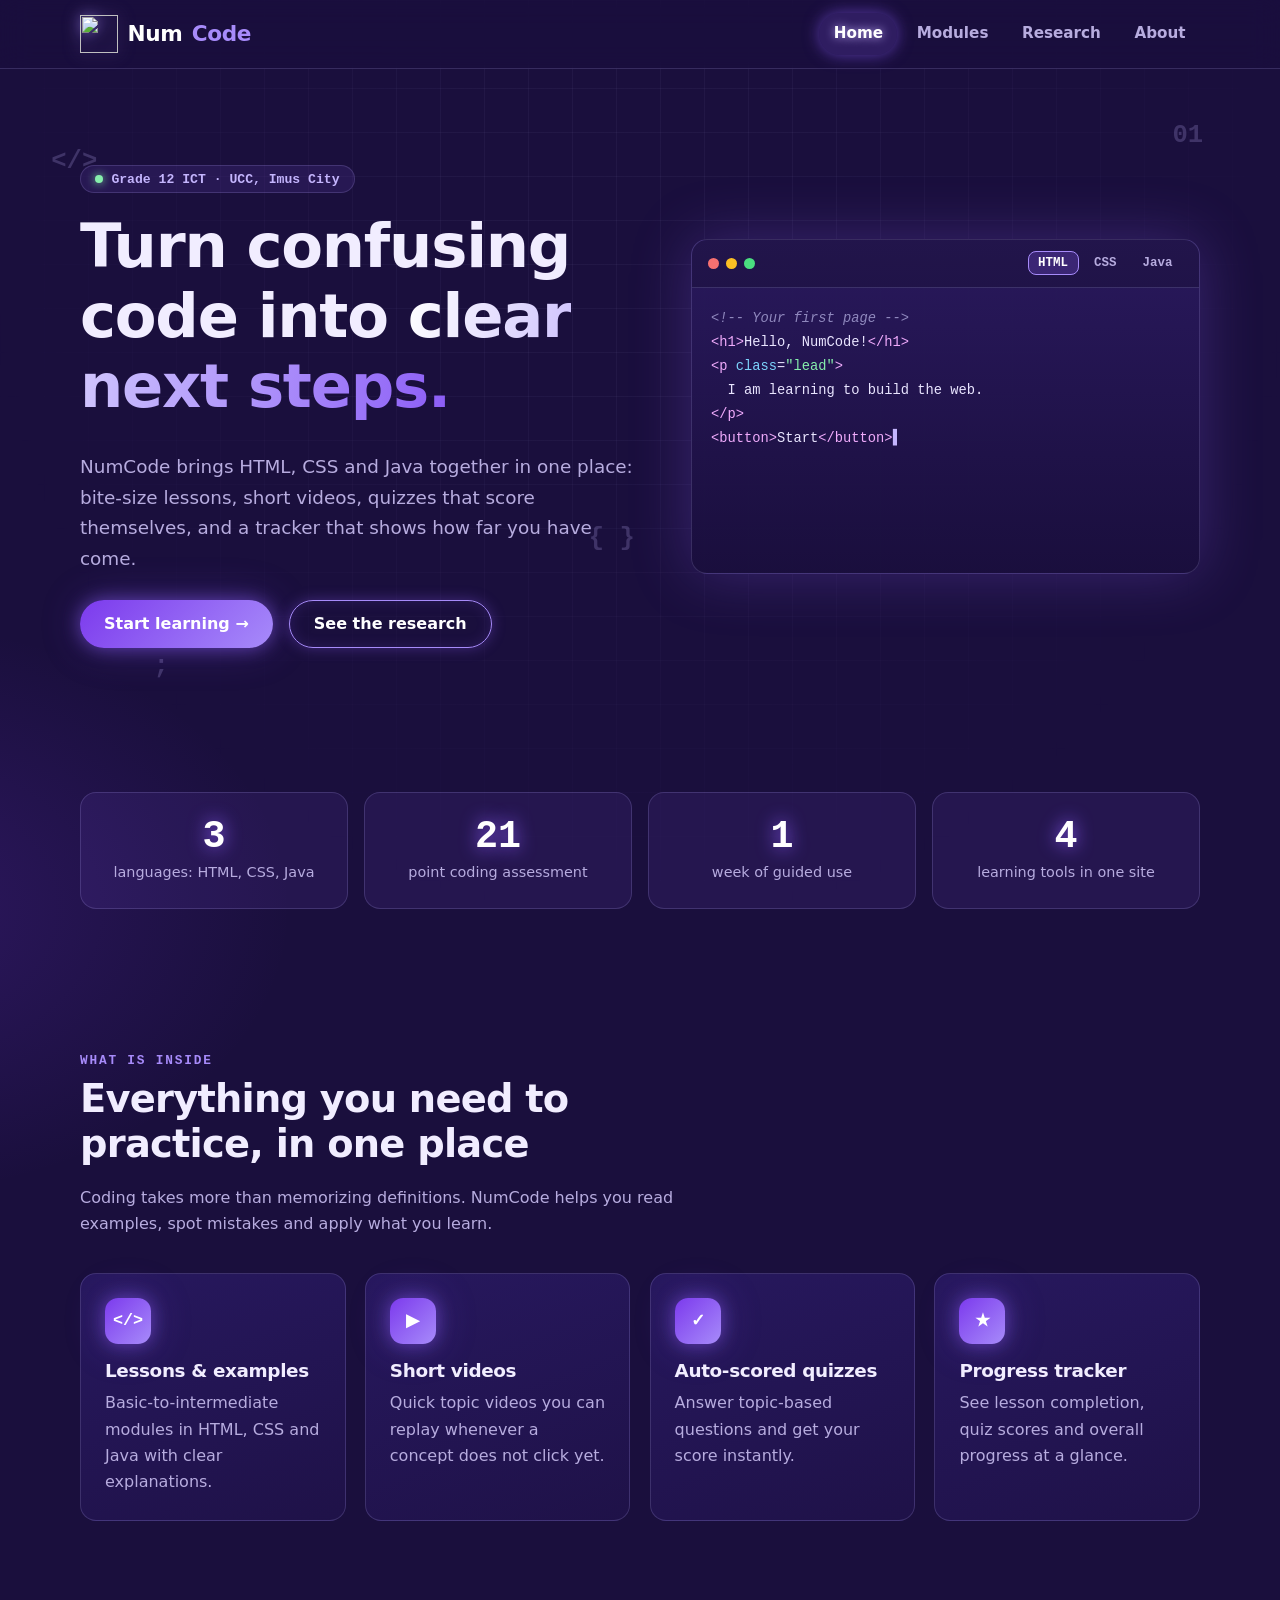
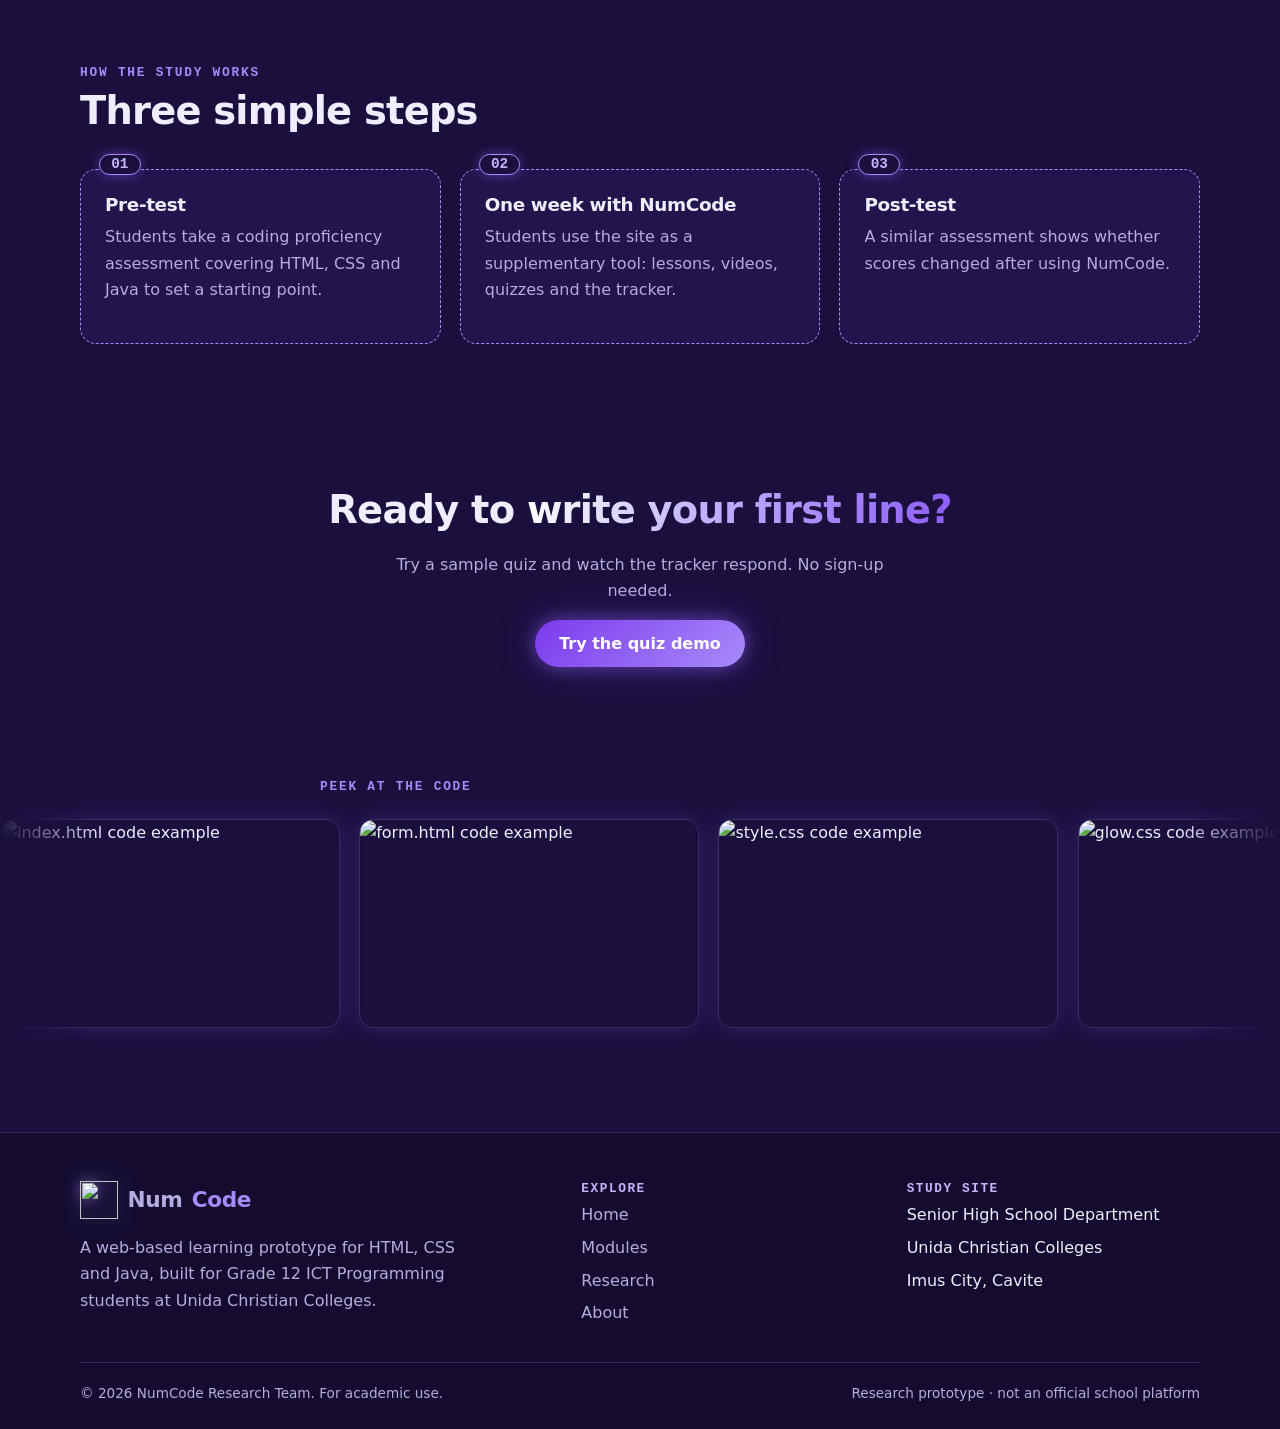
==== index.html @ 3f9a4dd6 "Add files via upload" ====
<!DOCTYPE html>
<html lang="en">
<head>
<meta charset="utf-8">
<meta name="viewport" content="width=device-width, initial-scale=1">
<title>NumCode — Learn HTML, CSS & Java</title>
<meta name="description" content="NumCode is a web-based learning prototype for HTML, CSS and Java: lessons, short videos, auto-scored quizzes and a progress tracker.">
<meta name="theme-color" content="#1a0f3d">
<link rel="icon" href="assets/logo.svg" type="image/svg+xml">
<link rel="stylesheet" href="styles.css">
<script src="script.js" defer></script>
</head>
<body>
<a class="skip" href="#main">Skip to content</a>
<header class="site-header">
  <div class="wrap nav">
    <a class="brand" href="index.html" aria-label="NumCode home"><img src="assets/logo.svg" alt="" width="38" height="38">Num<span>Code</span></a>
    <button class="burger" aria-label="Toggle menu" aria-expanded="false" aria-controls="menu"><span></span></button>
    <ul class="nav-links" id="menu"><li><a href="index.html" aria-current="page">Home</a></li><li><a href="modules.html">Modules</a></li><li><a href="research.html">Research</a></li><li><a href="about.html">About</a></li></ul>
  </div>
</header>
<main id="main">

<section class="hero">
  <span class="float-sym" aria-hidden="true">&lt;/&gt;</span><span class="float-sym" aria-hidden="true">{ }</span><span class="float-sym" aria-hidden="true">01</span><span class="float-sym" aria-hidden="true">;</span>
  <div class="wrap">
    <div>
      <span class="eyebrow"><i></i> Grade 12 ICT &middot; UCC, Imus City</span>
      <h1>Turn confusing code into <span class="grad">clear next steps.</span></h1>
      <p class="lead">NumCode brings HTML, CSS and Java together in one place: bite-size lessons, short videos, quizzes that score themselves, and a tracker that shows how far you have come.</p>
      <div class="cta-row">
        <a class="btn pulse" href="modules.html">Start learning &rarr;</a>
        <a class="btn btn-ghost" href="research.html">See the research</a>
      </div>
    </div>
    <div class="code-win reveal" aria-label="Animated code examples">
      <div class="code-bar"><i></i><i></i><i></i>
        <div class="tabs" role="tablist">
          <button class="tab" role="tab" data-lang="html" aria-selected="true">HTML</button>
          <button class="tab" role="tab" data-lang="css" aria-selected="false">CSS</button>
          <button class="tab" role="tab" data-lang="java" aria-selected="false">Java</button>
        </div>
      </div>
      <pre class="code" id="code"><span class="ln" style="animation-delay:0s">&lt;h1&gt;Hello, NumCode!&lt;/h1&gt;</span></pre>
    </div>
  </div>
</section>

<section>
  <div class="wrap stats reveal">
    <div class="stat"><b>3</b><span>languages: HTML, CSS, Java</span></div>
    <div class="stat"><b>21</b><span>point coding assessment</span></div>
    <div class="stat"><b>1</b><span>week of guided use</span></div>
    <div class="stat"><b>4</b><span>learning tools in one site</span></div>
  </div>
</section>

<section>
  <div class="wrap">
    <div class="section-head reveal"><p class="kicker">What is inside</p><h2>Everything you need to practice, in one place</h2><p>Coding takes more than memorizing definitions. NumCode helps you read examples, spot mistakes and apply what you learn.</p></div>
    <div class="grid g4">
      <article class="card reveal"><div class="icon">&lt;/&gt;</div><h3>Lessons &amp; examples</h3><p>Basic-to-intermediate modules in HTML, CSS and Java with clear explanations.</p></article>
      <article class="card reveal"><div class="icon">&#9654;</div><h3>Short videos</h3><p>Quick topic videos you can replay whenever a concept does not click yet.</p></article>
      <article class="card reveal"><div class="icon">&#10003;</div><h3>Auto-scored quizzes</h3><p>Answer topic-based questions and get your score instantly.</p></article>
      <article class="card reveal"><div class="icon">&#9733;</div><h3>Progress tracker</h3><p>See lesson completion, quiz scores and overall progress at a glance.</p></article>
    </div>
  </div>
</section>

<section>
  <div class="wrap">
    <div class="section-head reveal"><p class="kicker">How the study works</p><h2>Three simple steps</h2></div>
    <div class="steps">
      <div class="step reveal"><h3>Pre-test</h3><p>Students take a coding proficiency assessment covering HTML, CSS and Java to set a starting point.</p></div>
      <div class="step reveal"><h3>One week with NumCode</h3><p>Students use the site as a supplementary tool: lessons, videos, quizzes and the tracker.</p></div>
      <div class="step reveal"><h3>Post-test</h3><p>A similar assessment shows whether scores changed after using NumCode.</p></div>
    </div>
  </div>
</section>

<section>
  <div class="wrap reveal" style="text-align:center">
    <h2>Ready to <span class="grad">write your first line?</span></h2>
    <p style="margin-inline:auto;max-width:52ch">Try a sample quiz and watch the tracker respond. No sign-up needed.</p>
    <a class="btn pulse" href="modules.html#demo">Try the quiz demo</a>
  </div>
</section>

<section class="marquee-sec" aria-label="Code examples">
  <div class="wrap section-head" style="margin-bottom:.5rem"><p class="kicker">Peek at the code</p></div>
  <div class="marquee"><div class="track"><img src="assets/snippets/html-page.svg" alt="index.html code example" width="360" height="220" loading="lazy" decoding="async"><img src="assets/snippets/html-form.svg" alt="form.html code example" width="360" height="220" loading="lazy" decoding="async"><img src="assets/snippets/css-flex.svg" alt="style.css code example" width="360" height="220" loading="lazy" decoding="async"><img src="assets/snippets/css-glow.svg" alt="glow.css code example" width="360" height="220" loading="lazy" decoding="async"><img src="assets/snippets/java-hello.svg" alt="Main.java code example" width="360" height="220" loading="lazy" decoding="async"><img src="assets/snippets/java-loop.svg" alt="Loop.java code example" width="360" height="220" loading="lazy" decoding="async"></div></div>
</section>
</main>
<footer class="site-footer">
  <div class="wrap">
    <div class="foot">
      <div>
        <a class="brand" href="index.html"><img src="assets/logo.svg" alt="" width="38" height="38">Num<span>Code</span></a>
        <p style="margin-top:1rem;max-width:38ch">A web-based learning prototype for HTML, CSS and Java, built for Grade 12 ICT Programming students at Unida Christian Colleges.</p>
      </div>
      <div><h3>Explore</h3><ul><li><a href="index.html">Home</a></li><li><a href="modules.html">Modules</a></li><li><a href="research.html">Research</a></li><li><a href="about.html">About</a></li></ul></div>
      <div><h3>Study site</h3><ul><li>Senior High School Department</li><li>Unida Christian Colleges</li><li>Imus City, Cavite</li></ul></div>
    </div>
    <div class="copy"><span>&copy; <span id="year">2026</span> NumCode Research Team. For academic use.</span><span>Research prototype &middot; not an official school platform</span></div>
  </div>
</footer>
</body>
</html>
---- styles.css ----
/* NumCode — shared styles. No frameworks, system fonts, one file. */
:root {
  --bg: #1a0f3d;
  --bg-2: #241552;
  --panel: #2a1a5e;
  --panel-2: #33217a;
  --line: rgba(196, 181, 253, 0.18);
  --text: #f1edff;
  --muted: #b7acdf;
  --p-300: #c4b5fd;
  --p-400: #a78bfa;
  --p-500: #8b5cf6;
  --p-600: #7c3aed;
  --glow: 0 0 18px rgba(139, 92, 246, 0.55), 0 0 42px rgba(139, 92, 246, 0.25);
  --glow-strong: 0 0 26px rgba(167, 139, 250, 0.9), 0 0 64px rgba(139, 92, 246, 0.5);
  --radius: 16px;
  --max: 1120px;
  --mono: ui-monospace, "SF Mono", "Cascadia Code", Consolas, "Liberation Mono", monospace;
  --sans: system-ui, -apple-system, "Segoe UI", Roboto, "Helvetica Neue", Arial, sans-serif;
}

*, *::before, *::after { box-sizing: border-box; }
html { scroll-behavior: smooth; }
body {
  margin: 0;
  font-family: var(--sans);
  color: var(--text);
  background:
    radial-gradient(900px 500px at 85% -10%, rgba(139, 92, 246, 0.28), transparent 60%),
    radial-gradient(700px 480px at -10% 30%, rgba(124, 58, 237, 0.2), transparent 60%),
    var(--bg);
  line-height: 1.65;
  -webkit-font-smoothing: antialiased;
}
body::before { /* faint grid */
  content: "";
  position: fixed; inset: 0; z-index: -1; pointer-events: none;
  background-image:
    linear-gradient(rgba(196, 181, 253, 0.05) 1px, transparent 1px),
    linear-gradient(90deg, rgba(196, 181, 253, 0.05) 1px, transparent 1px);
  background-size: 44px 44px;
  mask-image: radial-gradient(ellipse at 50% 20%, #000 20%, transparent 75%);
  -webkit-mask-image: radial-gradient(ellipse at 50% 20%, #000 20%, transparent 75%);
}
img { max-width: 100%; height: auto; display: block; }
a { color: var(--p-300); text-decoration: none; }
a:hover { color: #fff; }
h1, h2, h3 { line-height: 1.15; margin: 0 0 .5em; letter-spacing: -0.02em; }
h1 { font-size: clamp(2.2rem, 5.2vw, 3.8rem); }
h2 { font-size: clamp(1.7rem, 3.4vw, 2.4rem); }
h3 { font-size: 1.15rem; }
p { margin: 0 0 1em; color: var(--muted); }
.wrap { width: min(100% - 2rem, var(--max)); margin-inline: auto; }
.grad {
  background: linear-gradient(100deg, #fff, var(--p-300) 40%, var(--p-500));
  -webkit-background-clip: text; background-clip: text; color: transparent;
}
.skip { position: absolute; left: -999px; }
.skip:focus { left: 1rem; top: 1rem; z-index: 99; background: var(--p-600); color: #fff; padding: .5rem 1rem; border-radius: 8px; }
:focus-visible { outline: 2px solid var(--p-300); outline-offset: 3px; border-radius: 6px; }

/* ---------- Header ---------- */
.site-header {
  position: sticky; top: 0; z-index: 50;
  background: rgba(26, 15, 61, 0.72);
  backdrop-filter: blur(14px); -webkit-backdrop-filter: blur(14px);
  border-bottom: 1px solid var(--line);
}
.nav { display: flex; align-items: center; justify-content: space-between; height: 68px; }
.brand { display: flex; align-items: center; gap: .6rem; font-weight: 800; font-size: 1.35rem; color: #fff; letter-spacing: -.02em; }
.brand img { width: 38px; height: 38px; filter: drop-shadow(0 0 8px rgba(167, 139, 250, .7)); }
.brand span { color: var(--p-400); }
.nav-links { display: flex; align-items: center; gap: .3rem; list-style: none; margin: 0; padding: 0; }
.nav-links a {
  display: block; padding: .5rem .9rem; border-radius: 999px; color: var(--muted); font-weight: 600; font-size: .95rem;
  transition: color .2s, background .2s, box-shadow .2s, text-shadow .2s;
}
.nav-links a:hover, .nav-links a[aria-current="page"] {
  color: #fff; background: rgba(139, 92, 246, .2); box-shadow: 0 0 16px rgba(139, 92, 246, .55); text-shadow: 0 0 10px var(--p-300);
}
.burger {
  display: none; width: 46px; height: 46px; border-radius: 12px; border: 1px solid var(--line);
  background: rgba(139, 92, 246, .15); cursor: pointer; padding: 0; position: relative;
  transition: box-shadow .2s;
}
.burger:hover { box-shadow: var(--glow); }
.burger span, .burger::before, .burger::after {
  content: ""; position: absolute; left: 12px; right: 12px; height: 2px; background: #fff; border-radius: 2px;
  transition: transform .25s, opacity .2s, top .25s;
}
.burger::before { top: 15px; } .burger span { top: 22px; } .burger::after { top: 29px; }
.burger[aria-expanded="true"]::before { top: 22px; transform: rotate(45deg); }
.burger[aria-expanded="true"]::after { top: 22px; transform: rotate(-45deg); }
.burger[aria-expanded="true"] span { opacity: 0; }

/* ---------- Buttons ---------- */
.btn {
  display: inline-flex; align-items: center; gap: .5rem; cursor: pointer; border: 0;
  padding: .85rem 1.5rem; border-radius: 999px; font: 700 1rem var(--sans); color: #fff;
  background: linear-gradient(135deg, var(--p-600), var(--p-400));
  box-shadow: var(--glow); transition: transform .2s, box-shadow .25s, filter .2s;
}
.btn:hover { color: #fff; transform: translateY(-2px); box-shadow: var(--glow-strong); filter: brightness(1.1); }
.btn:active { transform: translateY(0); }
.btn.pulse { animation: pulse 2.6s ease-in-out infinite; }
.btn-ghost { background: transparent; border: 1.5px solid var(--p-400); box-shadow: 0 0 14px rgba(139, 92, 246, .35), inset 0 0 14px rgba(139, 92, 246, .15); }
.btn-ghost:hover { background: rgba(139, 92, 246, .22); }
@keyframes pulse { 50% { box-shadow: var(--glow-strong); } }

/* ---------- Hero ---------- */
.hero { position: relative; padding: clamp(3rem, 8vw, 6rem) 0 clamp(2.5rem, 6vw, 4.5rem); overflow: hidden; }
.hero .wrap { display: grid; grid-template-columns: 1.05fr .95fr; gap: 3rem; align-items: center; }
.eyebrow {
  display: inline-flex; align-items: center; gap: .5rem; padding: .35rem .9rem; border-radius: 999px;
  border: 1px solid var(--line); background: rgba(139, 92, 246, .12); color: var(--p-300);
  font: 600 .82rem var(--mono); margin-bottom: 1.2rem;
}
.eyebrow i { width: 8px; height: 8px; border-radius: 50%; background: #86efac; box-shadow: 0 0 10px #86efac; }
.hero p.lead { font-size: 1.15rem; max-width: 52ch; }
.cta-row { display: flex; flex-wrap: wrap; gap: 1rem; margin-top: 1.6rem; }
.float-sym { position: absolute; font: 700 1.6rem var(--mono); color: rgba(196, 181, 253, .22); pointer-events: none; animation: float 9s ease-in-out infinite; user-select: none; }
.float-sym:nth-child(1) { top: 12%; left: 4%; }
.float-sym:nth-child(2) { top: 70%; left: 46%; animation-delay: -3s; }
.float-sym:nth-child(3) { top: 8%; right: 6%; animation-delay: -5s; }
.float-sym:nth-child(4) { bottom: 6%; left: 12%; animation-delay: -7s; }
@keyframes float { 50% { transform: translateY(-18px) rotate(6deg); } }

/* code window */
.code-win {
  background: linear-gradient(180deg, rgba(42, 26, 94, .95), rgba(26, 15, 61, .95));
  border: 1px solid var(--line); border-radius: var(--radius); box-shadow: 0 0 60px rgba(139, 92, 246, .28);
  overflow: hidden; transform: perspective(1000px) rotateY(-4deg) rotateX(2deg);
}
.code-bar { display: flex; align-items: center; gap: .45rem; padding: .7rem 1rem; border-bottom: 1px solid var(--line); background: rgba(0, 0, 0, .18); }
.code-bar i { width: 11px; height: 11px; border-radius: 50%; background: #5b4b9a; }
.code-bar i:nth-child(1) { background: #f87171; } .code-bar i:nth-child(2) { background: #fbbf24; } .code-bar i:nth-child(3) { background: #4ade80; }
.tabs { margin-left: auto; display: flex; gap: .3rem; }
.tab {
  font: 600 .78rem var(--mono); color: var(--muted); background: transparent; border: 1px solid transparent;
  padding: .25rem .6rem; border-radius: 8px; cursor: pointer; transition: all .2s;
}
.tab:hover { color: #fff; box-shadow: 0 0 12px rgba(139, 92, 246, .5); }
.tab[aria-selected="true"] { color: #fff; border-color: var(--p-400); background: rgba(139, 92, 246, .25); }
pre.code { margin: 0; padding: 1.2rem 1.2rem 1.4rem; font: .86rem/1.75 var(--mono); color: #e9e5ff; min-height: 285px; overflow-x: auto; }
pre.code .ln { display: block; opacity: 0; transform: translateX(-8px); animation: lineIn .45s forwards; white-space: pre; }
@keyframes lineIn { to { opacity: 1; transform: none; } }
.k { color: #c4b5fd; } .s { color: #86efac; } .t { color: #f0abfc; } .c { color: #8f88bd; font-style: italic; } .n { color: #fcd34d; } .f { color: #7dd3fc; }
.caret::after { content: "▍"; color: var(--p-300); animation: blink 1s steps(2) infinite; }
@keyframes blink { 50% { opacity: 0; } }

/* ---------- Sections ---------- */
section { padding: clamp(2.5rem, 6vw, 4.5rem) 0; }
.section-head { max-width: 640px; margin-bottom: 2.2rem; }
.kicker { font: 700 .8rem var(--mono); color: var(--p-400); text-transform: uppercase; letter-spacing: .14em; margin-bottom: .6rem; }
.grid { display: grid; gap: 1.2rem; }
.g4 { grid-template-columns: repeat(auto-fit, minmax(235px, 1fr)); }
.g3 { grid-template-columns: repeat(auto-fit, minmax(290px, 1fr)); }
.g2 { grid-template-columns: repeat(auto-fit, minmax(320px, 1fr)); }
.card {
  background: linear-gradient(160deg, rgba(51, 33, 122, .55), rgba(36, 21, 82, .55));
  border: 1px solid var(--line); border-radius: var(--radius); padding: 1.5rem;
  transition: transform .25s, box-shadow .25s, border-color .25s;
}
.card:hover { transform: translateY(-5px); border-color: var(--p-400); box-shadow: 0 0 28px rgba(139, 92, 246, .35); }
.card p:last-child { margin-bottom: 0; }
.icon {
  width: 46px; height: 46px; border-radius: 13px; display: grid; place-items: center; margin-bottom: 1rem;
  background: linear-gradient(135deg, var(--p-600), var(--p-400)); box-shadow: var(--glow); font: 800 1.05rem var(--mono); color: #fff;
}

/* steps */
.steps { counter-reset: s; display: grid; grid-template-columns: repeat(auto-fit, minmax(240px, 1fr)); gap: 1.2rem; position: relative; }
.step { position: relative; padding: 1.5rem; border-radius: var(--radius); border: 1px dashed var(--p-400); background: rgba(139, 92, 246, .08); }
.step::before {
  counter-increment: s; content: "0" counter(s); position: absolute; top: -16px; left: 18px;
  font: 800 .9rem var(--mono); background: var(--bg); color: var(--p-300); padding: .1rem .7rem; border-radius: 999px; border: 1px solid var(--p-400); box-shadow: 0 0 12px rgba(139, 92, 246, .5);
}

/* stats */
.stats { display: grid; grid-template-columns: repeat(auto-fit, minmax(160px, 1fr)); gap: 1rem; text-align: center; }
.stat { padding: 1.4rem 1rem; border-radius: var(--radius); background: rgba(139, 92, 246, .1); border: 1px solid var(--line); }
.stat b { display: block; font: 800 2.4rem var(--mono); color: #fff; text-shadow: 0 0 18px var(--p-500); }
.stat span { color: var(--muted); font-size: .9rem; }

/* ---------- Snippet marquee ---------- */
.marquee-sec { padding: 2.5rem 0 3.5rem; overflow: hidden; }
.marquee { overflow: hidden; mask-image: linear-gradient(90deg, transparent, #000 8%, #000 92%, transparent); -webkit-mask-image: linear-gradient(90deg, transparent, #000 8%, #000 92%, transparent); }
.track { display: flex; gap: 1.2rem; width: max-content; padding: 1rem 0; animation: scroll 48s linear infinite; }
.marquee:hover .track { animation-play-state: paused; }
.track img { width: 340px; border-radius: 14px; border: 1px solid var(--line); box-shadow: 0 0 22px rgba(139, 92, 246, .25); transition: transform .3s, box-shadow .3s; }
.track img:hover { transform: translateY(-6px) scale(1.03); box-shadow: var(--glow); }
@keyframes scroll { to { transform: translateX(calc(-50% - .6rem)); } }

/* ---------- Page header (inner pages) ---------- */
.page-hero { padding: clamp(2.5rem, 6vw, 4.5rem) 0 1rem; }
.page-hero p { max-width: 60ch; font-size: 1.1rem; }

/* lists */
.checks { list-style: none; padding: 0; margin: 0; display: grid; gap: .55rem; }
.checks li { position: relative; padding-left: 1.7rem; color: var(--muted); }
.checks li::before { content: "▹"; position: absolute; left: 0; color: var(--p-400); font-weight: 800; }
.pill { display: inline-block; padding: .2rem .7rem; border-radius: 999px; font: 600 .78rem var(--mono); background: rgba(139, 92, 246, .2); color: var(--p-300); border: 1px solid var(--line); margin: 0 .3rem .4rem 0; }
table { width: 100%; border-collapse: collapse; font-size: .95rem; }
th, td { text-align: left; padding: .8rem 1rem; border-bottom: 1px solid var(--line); }
th { color: var(--p-300); font: 700 .8rem var(--mono); text-transform: uppercase; letter-spacing: .08em; }
td { color: var(--muted); }
.table-wrap { overflow-x: auto; border: 1px solid var(--line); border-radius: var(--radius); background: rgba(36, 21, 82, .5); }
.note { border-left: 3px solid var(--p-400); padding: .9rem 1.2rem; background: rgba(139, 92, 246, .1); border-radius: 0 12px 12px 0; color: var(--muted); }
.refs { padding-left: 1.2rem; color: var(--muted); display: grid; gap: .8rem; }
.refs a { word-break: break-all; }
.people { display: flex; flex-wrap: wrap; gap: .7rem; padding: 0; list-style: none; margin: 0; }
.people li { padding: .55rem 1.1rem; border-radius: 999px; border: 1px solid var(--line); background: rgba(139, 92, 246, .12); font-weight: 600; transition: box-shadow .2s; }
.people li:hover { box-shadow: var(--glow); }

/* demo: quiz + tracker */
.quiz { min-height: 260px; }
.opts { display: grid; gap: .7rem; margin: 1.1rem 0; }
.opt {
  text-align: left; cursor: pointer; padding: .8rem 1rem; border-radius: 12px; color: var(--text);
  background: rgba(139, 92, 246, .12); border: 1px solid var(--line); font: 600 .95rem var(--mono); transition: all .2s;
}
.opt:hover:not(:disabled) { box-shadow: 0 0 18px rgba(139, 92, 246, .55); border-color: var(--p-400); }
.opt.ok { background: rgba(74, 222, 128, .16); border-color: #4ade80; box-shadow: 0 0 16px rgba(74, 222, 128, .4); }
.opt.bad { background: rgba(248, 113, 113, .16); border-color: #f87171; }
.bar { height: 12px; border-radius: 999px; background: rgba(255, 255, 255, .08); overflow: hidden; border: 1px solid var(--line); }
.bar i { display: block; height: 100%; width: 0; border-radius: inherit; background: linear-gradient(90deg, var(--p-600), var(--p-300)); box-shadow: 0 0 14px var(--p-400); transition: width .6s cubic-bezier(.2, .8, .2, 1); }
.track-row { display: grid; gap: .35rem; margin-bottom: 1rem; }
.track-row div { display: flex; justify-content: space-between; font: 600 .85rem var(--mono); color: var(--muted); }

/* ---------- Footer ---------- */
.site-footer { border-top: 1px solid var(--line); background: rgba(0, 0, 0, .22); padding: 3rem 0 1.5rem; margin-top: 2rem; }
.foot { display: grid; grid-template-columns: 1.6fr 1fr 1fr; gap: 2rem; }
.foot h3 { font: 700 .8rem var(--mono); text-transform: uppercase; letter-spacing: .12em; color: var(--p-300); }
.foot ul { list-style: none; margin: 0; padding: 0; display: grid; gap: .4rem; }
.foot a { color: var(--muted); } .foot a:hover { color: #fff; text-shadow: 0 0 10px var(--p-400); }
.copy { border-top: 1px solid var(--line); margin-top: 2rem; padding-top: 1.2rem; font-size: .85rem; color: var(--muted); display: flex; flex-wrap: wrap; justify-content: space-between; gap: .5rem; }

/* reveal on scroll */
.reveal { opacity: 0; transform: translateY(22px); transition: opacity .7s, transform .7s; }
.reveal.in { opacity: 1; transform: none; }

/* ---------- Responsive ---------- */
@media (max-width: 860px) {
  .hero .wrap { grid-template-columns: 1fr; }
  .code-win { transform: none; }
  .burger { display: block; }
  .nav-links {
    position: absolute; top: 68px; left: 0; right: 0; flex-direction: column; align-items: stretch; gap: .2rem;
    padding: 1rem; background: rgba(26, 15, 61, .97); border-bottom: 1px solid var(--line);
    transform: translateY(-12px); opacity: 0; visibility: hidden; transition: all .25s;
  }
  .nav-links.open { transform: none; opacity: 1; visibility: visible; }
  .nav-links a { padding: .85rem 1rem; border-radius: 12px; }
  .foot { grid-template-columns: 1fr; }
}
@media (prefers-reduced-motion: reduce) {
  *, *::before, *::after { animation: none !important; transition: none !important; scroll-behavior: auto !important; }
  .reveal { opacity: 1; transform: none; }
  pre.code .ln { opacity: 1; transform: none; }
  .track { overflow-x: auto; width: auto; }
}
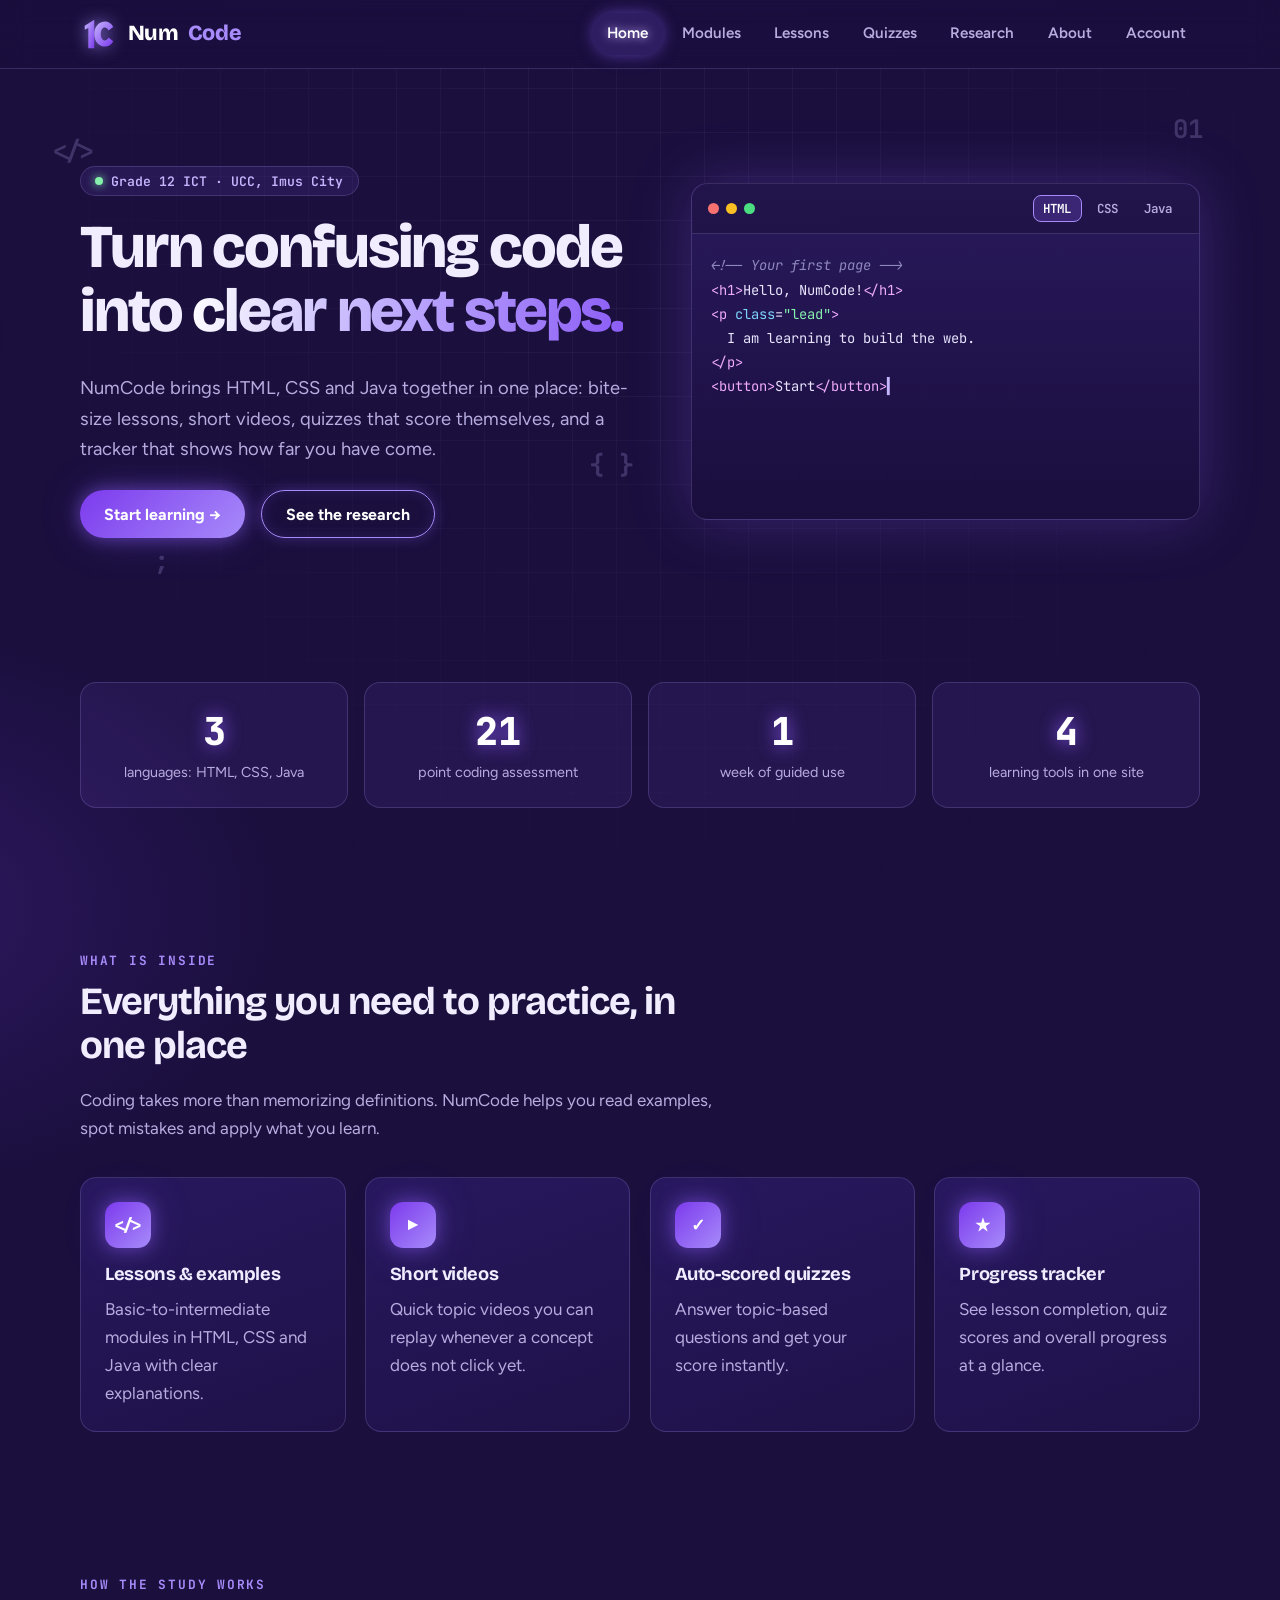
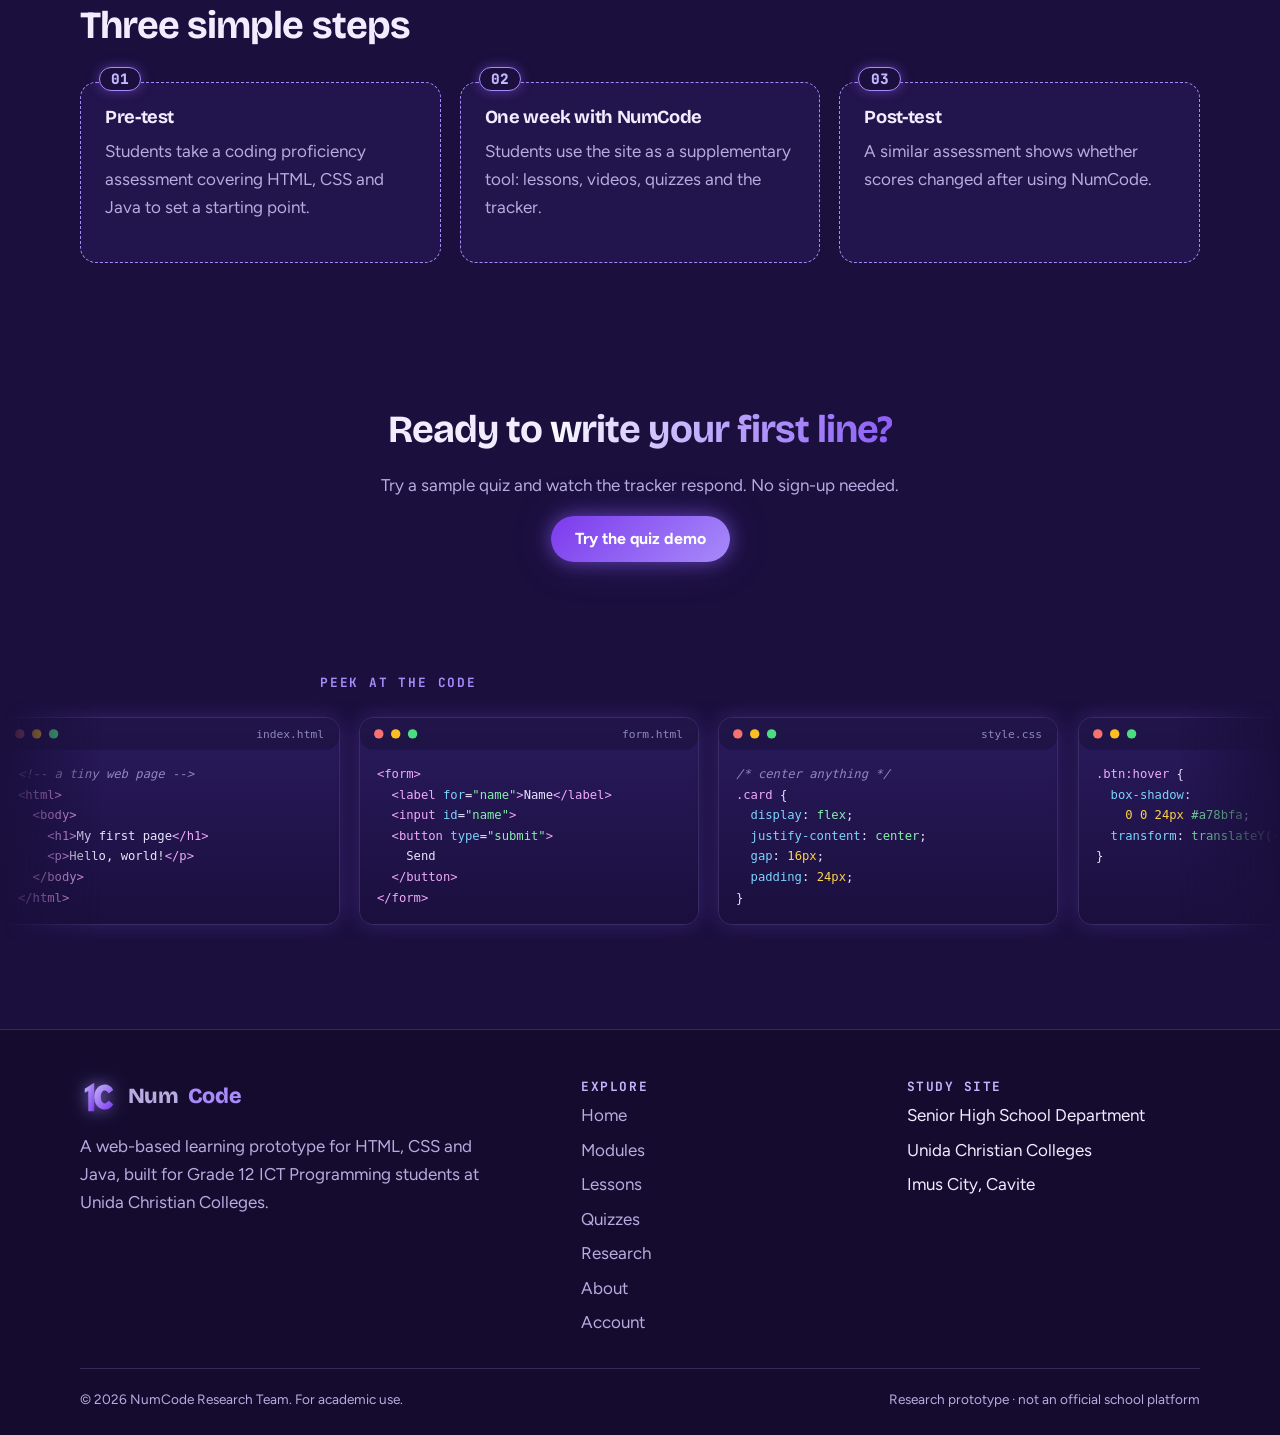
==== commit 51be1961: "Add files via upload" ====
--- a/index.html
+++ b/index.html
@@ -7,7 +7,7 @@
 <meta name="description" content="NumCode is a web-based learning prototype for HTML, CSS and Java: lessons, short videos, auto-scored quizzes and a progress tracker.">
 <meta name="theme-color" content="#1a0f3d">
 <link rel="icon" href="assets/logo.svg" type="image/svg+xml">
-<link rel="stylesheet" href="styles.css">
+<link rel="preconnect" href="https://fonts.googleapis.com"><link rel="preconnect" href="https://fonts.gstatic.com" crossorigin><link rel="stylesheet" href="https://fonts.googleapis.com/css2?family=Bricolage+Grotesque:opsz,wght@12..96,500;12..96,700;12..96,800&family=Figtree:wght@400;500;700&family=JetBrains+Mono:wght@400;500&display=swap"><link rel="stylesheet" href="styles.css">
 <script src="script.js" defer></script>
 </head>
 <body>
@@ -16,7 +16,7 @@
   <div class="wrap nav">
     <a class="brand" href="index.html" aria-label="NumCode home"><img src="assets/logo.svg" alt="" width="38" height="38">Num<span>Code</span></a>
     <button class="burger" aria-label="Toggle menu" aria-expanded="false" aria-controls="menu"><span></span></button>
-    <ul class="nav-links" id="menu"><li><a href="index.html" aria-current="page">Home</a></li><li><a href="modules.html">Modules</a></li><li><a href="research.html">Research</a></li><li><a href="about.html">About</a></li></ul>
+    <ul class="nav-links" id="menu"><li><a href="index.html" aria-current="page">Home</a></li><li><a href="modules.html">Modules</a></li><li><a href="lessons.html">Lessons</a></li><li><a href="quiz.html">Quizzes</a></li><li><a href="research.html">Research</a></li><li><a href="about.html">About</a></li><li><a href="account.html">Account</a></li></ul>
   </div>
 </header>
 <main id="main">
@@ -98,7 +98,7 @@
         <a class="brand" href="index.html"><img src="assets/logo.svg" alt="" width="38" height="38">Num<span>Code</span></a>
         <p style="margin-top:1rem;max-width:38ch">A web-based learning prototype for HTML, CSS and Java, built for Grade 12 ICT Programming students at Unida Christian Colleges.</p>
       </div>
-      <div><h3>Explore</h3><ul><li><a href="index.html">Home</a></li><li><a href="modules.html">Modules</a></li><li><a href="research.html">Research</a></li><li><a href="about.html">About</a></li></ul></div>
+      <div><h3>Explore</h3><ul><li><a href="index.html">Home</a></li><li><a href="modules.html">Modules</a></li><li><a href="lessons.html">Lessons</a></li><li><a href="quiz.html">Quizzes</a></li><li><a href="research.html">Research</a></li><li><a href="about.html">About</a></li><li><a href="account.html">Account</a></li></ul></div>
       <div><h3>Study site</h3><ul><li>Senior High School Department</li><li>Unida Christian Colleges</li><li>Imus City, Cavite</li></ul></div>
     </div>
     <div class="copy"><span>&copy; <span id="year">2026</span> NumCode Research Team. For academic use.</span><span>Research prototype &middot; not an official school platform</span></div>
--- a/styles.css
+++ b/styles.css
@@ -15,8 +15,9 @@
   --glow-strong: 0 0 26px rgba(167, 139, 250, 0.9), 0 0 64px rgba(139, 92, 246, 0.5);
   --radius: 16px;
   --max: 1120px;
-  --mono: ui-monospace, "SF Mono", "Cascadia Code", Consolas, "Liberation Mono", monospace;
-  --sans: system-ui, -apple-system, "Segoe UI", Roboto, "Helvetica Neue", Arial, sans-serif;
+  --mono: "JetBrains Mono", ui-monospace, "SF Mono", Consolas, monospace;
+  --sans: Figtree, system-ui, "Segoe UI", Roboto, Arial, sans-serif;
+  --display: "Bricolage Grotesque", Figtree, system-ui, sans-serif;
 }
 
 *, *::before, *::after { box-sizing: border-box; }
@@ -259,3 +260,49 @@
   pre.code .ln { opacity: 1; transform: none; }
   .track { overflow-x: auto; width: auto; }
 }
+
+/* ---------- Typography upgrade (v2) ---------- */
+body { font-size: 1.0625rem; }
+h1, h2, h3, .brand { font-family: var(--display); }
+h1 { font-weight: 800; letter-spacing: -0.035em; line-height: 1.05; }
+h2 { font-weight: 700; letter-spacing: -0.025em; }
+h3 { font-weight: 700; }
+p { max-width: 68ch; }
+.section-head p, .page-hero p { max-width: 58ch; }
+
+/* ---------- Lessons page ---------- */
+.sr { position: absolute; width: 1px; height: 1px; overflow: hidden; clip: rect(0 0 0 0); }
+.finder { display: flex; flex-wrap: wrap; gap: 1rem; align-items: center; margin-bottom: 1.5rem; }
+.finder input { flex: 1 1 260px; font: inherit; color: var(--text); background: var(--bg-2); border: 1px solid var(--line); border-radius: 999px; padding: .8rem 1.2rem; }
+.finder input:focus { outline: none; border-color: var(--p-400); box-shadow: var(--glow); }
+.chips { display: flex; gap: .5rem; }
+.chip { font: inherit; font-weight: 500; color: var(--muted); background: transparent; border: 1px solid var(--line); border-radius: 999px; padding: .45rem 1.1rem; cursor: pointer; transition: box-shadow .2s, color .2s; }
+.chip:hover, .chip[aria-pressed="true"] { color: #fff; border-color: var(--p-400); box-shadow: var(--glow); }
+.chip[aria-pressed="true"] { background: var(--p-600); }
+.pill { display: inline-block; font-size: .8rem; color: var(--p-300); border: 1px solid var(--line); border-radius: 999px; padding: .1rem .7rem; margin-bottom: .8rem; }
+.btn.sm { font-size: .9rem; padding: .5rem 1rem; }
+.lesson .cta-row { margin-top: 1rem; gap: .5rem; }
+.lesson-open { margin-top: 1rem; border-top: 1px solid var(--line); padding-top: 1rem; }
+.snip { margin: 0; padding: 1rem; overflow-x: auto; font: .85rem/1.6 var(--mono); color: var(--p-300); background: var(--bg); border: 1px solid var(--line); border-radius: 12px; }
+a.vid { display: block; color: inherit; transition: box-shadow .2s, transform .2s; }
+a.vid:hover { box-shadow: var(--glow); transform: translateY(-3px); }
+#print-area { display: none; }
+@media print {
+  body > *:not(main), main > *:not(#print-area) { display: none !important; }
+  #print-area { display: block !important; color: #000; }
+  #print-area h1, #print-area p { color: #000; background: none; }
+  #print-area .snip { color: #000; background: #f4f0ff; border-color: #ccc; white-space: pre-wrap; }
+  body { background: #fff; }
+  body::before { display: none; }
+}
+
+/* ---------- Accounts and quizzes (v2) ---------- */
+.fld { margin-bottom: 1rem; max-width: 460px; }
+.fld label, .app-box > label { display: block; margin-bottom: .3rem; color: var(--muted); font-size: .95rem; }
+.field { width: 100%; font: inherit; color: var(--text); background: var(--bg-2); border: 1px solid var(--line); border-radius: 12px; padding: .7rem 1rem; }
+textarea.field { font-family: var(--mono); font-size: .85rem; margin-bottom: 1rem; }
+.field:focus { outline: none; border-color: var(--p-400); box-shadow: var(--glow); }
+.msg { min-height: 1.5em; color: var(--p-300); }
+.msg.bad { color: #ffb4c0; }
+.app-box { max-width: 760px; }
+.app-box .table-wrap { margin: 1rem 0 2rem; }
